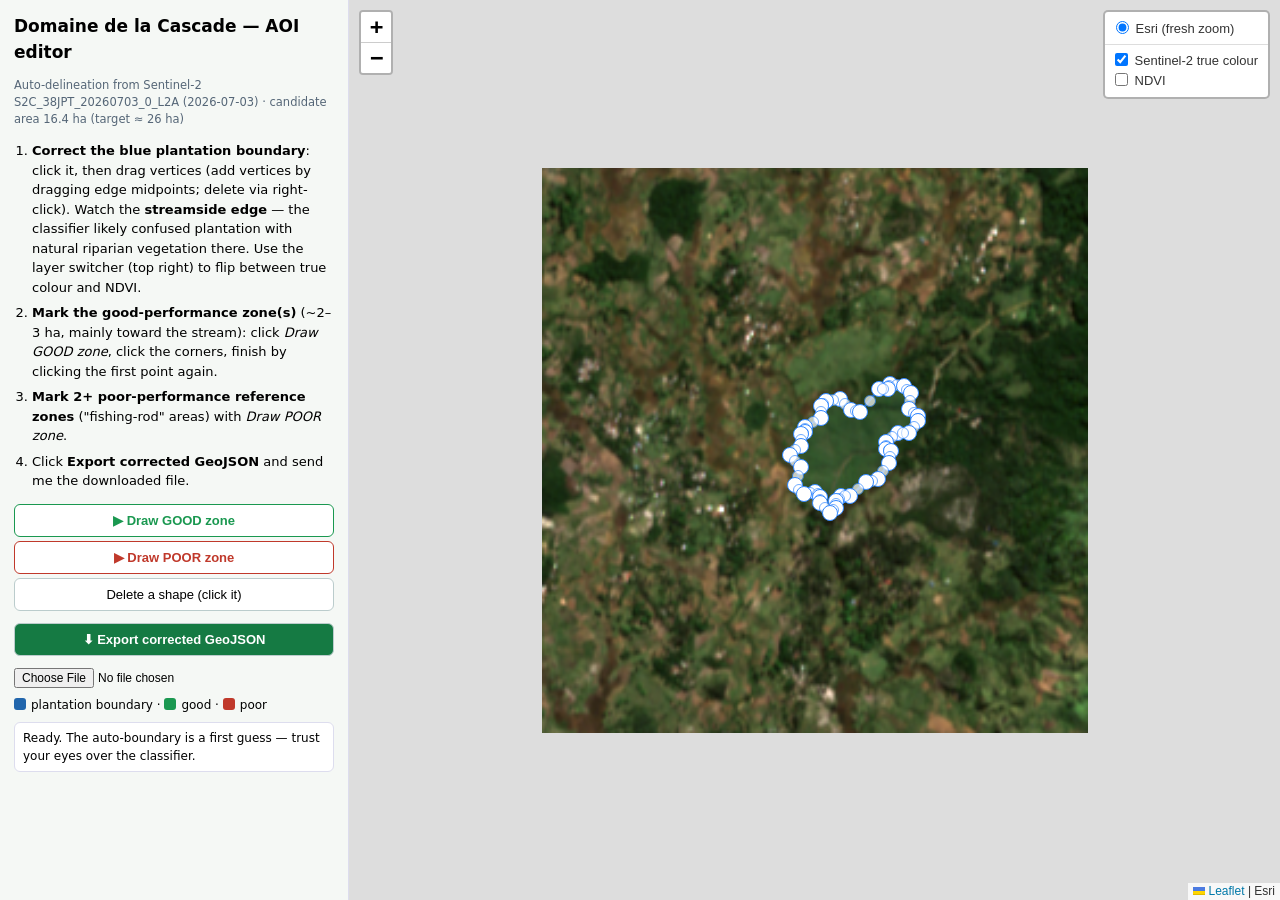
==== docs/plantation-aoi-editor.html @ 429e4f4e "Publish plantation AOI editor as unlinked page on the Pages site Co-Authored-By: Claude Fable 5 <nor" ====
<!DOCTYPE html>
<html lang="en">
<head>
<meta charset="utf-8">
<meta name="viewport" content="width=device-width, initial-scale=1">
<title>Cascade Plantation AOI Editor</title>
<link rel="stylesheet" href="vendor/leaflet.css">
<link rel="stylesheet" href="vendor/leaflet-geoman.css">
<style>
  body { margin: 0; font: 14px/1.5 system-ui, sans-serif; display: flex; height: 100vh; }
  #side { width: 320px; padding: 14px; overflow-y: auto; background: #f5f8f5; border-right: 1px solid #dde; }
  #map { flex: 1; }
  h1 { font-size: 17px; margin: 0 0 4px; }
  .meta { font-size: 11.5px; color: #567; margin-bottom: 10px; }
  ol { padding-left: 18px; font-size: 13px; }
  li { margin: 6px 0; }
  button { display: block; width: 100%; margin: 4px 0; padding: 8px; border-radius: 6px; border: 1px solid #bcc; cursor: pointer; background: #fff; font-size: 13px; }
  button:hover { background: #eef4ee; }
  button.mode-active { outline: 2px solid #333; }
  #b-good { border-color: #1a9850; color: #1a9850; font-weight: 600; }
  #b-poor { border-color: #c0392b; color: #c0392b; font-weight: 600; }
  #b-export { background: #157a43; color: #fff; font-weight: 700; margin-top: 12px; }
  .legend { font-size: 12px; margin: 8px 0; }
  .sw { display: inline-block; width: 12px; height: 12px; border-radius: 3px; vertical-align: -1px; margin-right: 5px; }
  #status { font-size: 12px; background: #fff; border: 1px solid #dde; border-radius: 6px; padding: 6px 8px; margin-top: 8px; min-height: 30px; }
</style>
</head>
<body>
<div id="side">
  <h1>Domaine de la Cascade — AOI editor</h1>
  <p class="meta">Auto-delineation from Sentinel-2 S2C_38JPT_20260703_0_L2A (2026-07-03) · candidate area 16.4 ha (target ≈ 26 ha)</p>
  <ol>
    <li><b>Correct the blue plantation boundary</b>: click it, then drag vertices (add vertices by dragging edge midpoints; delete via right-click). Watch the <b>streamside edge</b> — the classifier likely confused plantation with natural riparian vegetation there. Use the layer switcher (top right) to flip between true colour and NDVI.</li>
    <li><b>Mark the good-performance zone(s)</b> (~2–3 ha, mainly toward the stream): click <i>Draw GOOD zone</i>, click the corners, finish by clicking the first point again.</li>
    <li><b>Mark 2+ poor-performance reference zones</b> ("fishing-rod" areas) with <i>Draw POOR zone</i>.</li>
    <li>Click <b>Export corrected GeoJSON</b> and send me the downloaded file.</li>
  </ol>
  <button id="b-good">▶ Draw GOOD zone</button>
  <button id="b-poor">▶ Draw POOR zone</button>
  <button id="b-del">Delete a shape (click it)</button>
  <button id="b-export">⬇ Export corrected GeoJSON</button>
  <input type="file" id="b-import" accept=".geojson,.json" style="margin-top:8px; font-size:12px">
  <div class="legend">
    <span class="sw" style="background:#2166ac"></span>plantation boundary ·
    <span class="sw" style="background:#1a9850"></span>good ·
    <span class="sw" style="background:#c0392b"></span>poor
  </div>
  <div id="status">Ready. The auto-boundary is a first guess — trust your eyes over the classifier.</div>
</div>
<div id="map"></div>
<script src="vendor/leaflet.js"></script>
<script src="vendor/leaflet-geoman.min.js"></script>
<script>
const AUTO = {"type": "FeatureCollection", "features": [{"type": "Feature", "properties": {"role": "plantation", "auto": 1}, "geometry": {"type": "Polygon", "coordinates": [[[46.915229, -24.991431], [46.915133, -24.991612], [46.914737, -24.991618], [46.913958, -24.99253], [46.913561, -24.992445], [46.913059, -24.992], [46.912466, -24.992098], [46.912271, -24.992281], [46.912278, -24.992733], [46.91159, -24.993102], [46.911593, -24.993283], [46.911396, -24.993376], [46.911403, -24.993827], [46.910913, -24.994195], [46.911416, -24.994639], [46.91113, -24.995365], [46.911531, -24.995721], [46.912025, -24.995625], [46.912226, -24.995803], [46.91223, -24.996073], [46.912632, -24.996429], [46.912926, -24.996245], [46.912922, -24.995974], [46.913117, -24.995791], [46.913514, -24.995786], [46.914198, -24.995236], [46.914692, -24.995139], [46.915178, -24.994501], [46.91527, -24.994048], [46.91507, -24.993961], [46.915066, -24.99369], [46.915556, -24.993322], [46.916051, -24.993316], [46.91644, -24.99286], [46.916437, -24.992679], [46.916037, -24.992413], [46.916126, -24.99178], [46.915825, -24.991513], [46.915229, -24.991431]]]}}], "_scene": "S2C_38JPT_20260703_0_L2A", "_auto_ha": 16.4};
const IMG_BOUNDS = [[-25.004983627794683, 46.90028200301773], [-24.9830155572138, 46.923715916114325]];
const map = L.map('map').setView([-24.994, 46.912], 15);
const esri = L.tileLayer('https://server.arcgisonline.com/ArcGIS/rest/services/World_Imagery/MapServer/tile/{z}/{y}/{x}', {maxZoom: 19, attribution: 'Esri'});
const tc = L.imageOverlay('[data-uri]', IMG_BOUNDS, {opacity: 1});
const nd = L.imageOverlay('[data-uri]', IMG_BOUNDS, {opacity: 0.85});
esri.addTo(map); tc.addTo(map);
L.control.layers({'Esri (fresh zoom)': esri}, {'Sentinel-2 true colour': tc, 'NDVI': nd}, {collapsed: false}).addTo(map);

const STYLE = {
  plantation: {color: '#2166ac', weight: 2.5, fillOpacity: 0.06},
  good: {color: '#1a9850', weight: 2.5, fillOpacity: 0.2},
  poor: {color: '#c0392b', weight: 2.5, fillOpacity: 0.2},
};
const shapes = [];
function addFeature(f) {
  const role = f.properties?.role || 'plantation';
  const layer = L.geoJSON(f, {style: STYLE[role]}).getLayers()[0];
  layer._role = role;
  layer.addTo(map);
  layer.pm.enable({allowSelfIntersection: false});
  shapes.push(layer);
  return layer;
}
AUTO.features.forEach(addFeature);

let drawRole = null;
const status = t => document.getElementById('status').textContent = t;
function setMode(role, btn) {
  drawRole = role;
  document.querySelectorAll('button').forEach(b => b.classList.remove('mode-active'));
  if (role) { btn.classList.add('mode-active');
    map.pm.enableDraw('Polygon', {pathOptions: STYLE[role], allowSelfIntersection: false});
    status(`Drawing ${role.toUpperCase()} zone — click corners, close by clicking the first point.`);
  } else { map.pm.disableDraw(); }
}
document.getElementById('b-good').onclick = e => setMode('good', e.target);
document.getElementById('b-poor').onclick = e => setMode('poor', e.target);
map.on('pm:create', e => {
  e.layer._role = drawRole || 'plantation';
  e.layer.setStyle(STYLE[e.layer._role]);
  e.layer.pm.enable({allowSelfIntersection: false});
  shapes.push(e.layer);
  setMode(null); status(`${e.layer._role} zone added. ${shapes.length} shapes total.`);
});
document.getElementById('b-del').onclick = () => {
  status('Click a shape to delete it.');
  const h = ev => { map.removeLayer(ev.target); shapes.splice(shapes.indexOf(ev.target), 1);
    shapes.forEach(s => s.off('click', h)); status('Deleted.'); };
  shapes.forEach(s => s.once('click', h));
};
document.getElementById('b-export').onclick = () => {
  const fc = {type: 'FeatureCollection',
    _note: 'Corrected by hand in aoi_editor.html; roles: plantation | good | poor',
    features: shapes.filter(s => map.hasLayer(s)).map(s => {
      const gj = s.toGeoJSON();
      gj.properties = {role: s._role};
      return gj;
    })};
  const a = document.createElement('a');
  a.href = URL.createObjectURL(new Blob([JSON.stringify(fc, null, 1)], {type: 'application/geo+json'}));
  a.download = 'plantation_zones_corrected.geojson';
  a.click();
  status('Exported plantation_zones_corrected.geojson — send me that file.');
};
document.getElementById('b-import').onchange = async e => {
  const f = e.target.files[0]; if (!f) return;
  const gj = JSON.parse(await f.text());
  shapes.slice().forEach(s => map.removeLayer(s)); shapes.length = 0;
  gj.features.forEach(addFeature);
  status(`Loaded ${gj.features.length} shapes from ${f.name}.`);
};
</script>
</body>
</html>
---- docs/vendor/leaflet.css ----
/* required styles */

.leaflet-pane,
.leaflet-tile,
.leaflet-marker-icon,
.leaflet-marker-shadow,
.leaflet-tile-container,
.leaflet-pane > svg,
.leaflet-pane > canvas,
.leaflet-zoom-box,
.leaflet-image-layer,
.leaflet-layer {
	position: absolute;
	left: 0;
	top: 0;
	}
.leaflet-container {
	overflow: hidden;
	}
.leaflet-tile,
.leaflet-marker-icon,
.leaflet-marker-shadow {
	-webkit-user-select: none;
	   -moz-user-select: none;
	        user-select: none;
	  -webkit-user-drag: none;
	}
/* Prevents IE11 from highlighting tiles in blue */
.leaflet-tile::selection {
	background: transparent;
}
/* Safari renders non-retina tile on retina better with this, but Chrome is worse */
.leaflet-safari .leaflet-tile {
	image-rendering: -webkit-optimize-contrast;
	}
/* hack that prevents hw layers "stretching" when loading new tiles */
.leaflet-safari .leaflet-tile-container {
	width: 1600px;
	height: 1600px;
	-webkit-transform-origin: 0 0;
	}
.leaflet-marker-icon,
.leaflet-marker-shadow {
	display: block;
	}
/* .leaflet-container svg: reset svg max-width decleration shipped in Joomla! (joomla.org) 3.x */
/* .leaflet-container img: map is broken in FF if you have max-width: 100% on tiles */
.leaflet-container .leaflet-overlay-pane svg {
	max-width: none !important;
	max-height: none !important;
	}
.leaflet-container .leaflet-marker-pane img,
.leaflet-container .leaflet-shadow-pane img,
.leaflet-container .leaflet-tile-pane img,
.leaflet-container img.leaflet-image-layer,
.leaflet-container .leaflet-tile {
	max-width: none !important;
	max-height: none !important;
	width: auto;
	padding: 0;
	}

.leaflet-container img.leaflet-tile {
	/* See: https://bugs.chromium.org/p/chromium/issues/detail?id=600120 */
	mix-blend-mode: plus-lighter;
}

.leaflet-container.leaflet-touch-zoom {
	-ms-touch-action: pan-x pan-y;
	touch-action: pan-x pan-y;
	}
.leaflet-container.leaflet-touch-drag {
	-ms-touch-action: pinch-zoom;
	/* Fallback for FF which doesn't support pinch-zoom */
	touch-action: none;
	touch-action: pinch-zoom;
}
.leaflet-container.leaflet-touch-drag.leaflet-touch-zoom {
	-ms-touch-action: none;
	touch-action: none;
}
.leaflet-container {
	-webkit-tap-highlight-color: transparent;
}
.leaflet-container a {
	-webkit-tap-highlight-color: rgba(51, 181, 229, 0.4);
}
.leaflet-tile {
	filter: inherit;
	visibility: hidden;
	}
.leaflet-tile-loaded {
	visibility: inherit;
	}
.leaflet-zoom-box {
	width: 0;
	height: 0;
	-moz-box-sizing: border-box;
	     box-sizing: border-box;
	z-index: 800;
	}
/* workaround for https://bugzilla.mozilla.org/show_bug.cgi?id=888319 */
.leaflet-overlay-pane svg {
	-moz-user-select: none;
	}

.leaflet-pane         { z-index: 400; }

.leaflet-tile-pane    { z-index: 200; }
.leaflet-overlay-pane { z-index: 400; }
.leaflet-shadow-pane  { z-index: 500; }
.leaflet-marker-pane  { z-index: 600; }
.leaflet-tooltip-pane   { z-index: 650; }
.leaflet-popup-pane   { z-index: 700; }

.leaflet-map-pane canvas { z-index: 100; }
.leaflet-map-pane svg    { z-index: 200; }

.leaflet-vml-shape {
	width: 1px;
	height: 1px;
	}
.lvml {
	behavior: url(#default#VML);
	display: inline-block;
	position: absolute;
	}


/* control positioning */

.leaflet-control {
	position: relative;
	z-index: 800;
	pointer-events: visiblePainted; /* IE 9-10 doesn't have auto */
	pointer-events: auto;
	}
.leaflet-top,
.leaflet-bottom {
	position: absolute;
	z-index: 1000;
	pointer-events: none;
	}
.leaflet-top {
	top: 0;
	}
.leaflet-right {
	right: 0;
	}
.leaflet-bottom {
	bottom: 0;
	}
.leaflet-left {
	left: 0;
	}
.leaflet-control {
	float: left;
	clear: both;
	}
.leaflet-right .leaflet-control {
	float: right;
	}
.leaflet-top .leaflet-control {
	margin-top: 10px;
	}
.leaflet-bottom .leaflet-control {
	margin-bottom: 10px;
	}
.leaflet-left .leaflet-control {
	margin-left: 10px;
	}
.leaflet-right .leaflet-control {
	margin-right: 10px;
	}


/* zoom and fade animations */

.leaflet-fade-anim .leaflet-popup {
	opacity: 0;
	-webkit-transition: opacity 0.2s linear;
	   -moz-transition: opacity 0.2s linear;
	        transition: opacity 0.2s linear;
	}
.leaflet-fade-anim .leaflet-map-pane .leaflet-popup {
	opacity: 1;
	}
.leaflet-zoom-animated {
	-webkit-transform-origin: 0 0;
	    -ms-transform-origin: 0 0;
	        transform-origin: 0 0;
	}
svg.leaflet-zoom-animated {
	will-change: transform;
}

.leaflet-zoom-anim .leaflet-zoom-animated {
	-webkit-transition: -webkit-transform 0.25s cubic-bezier(0,0,0.25,1);
	   -moz-transition:    -moz-transform 0.25s cubic-bezier(0,0,0.25,1);
	        transition:         transform 0.25s cubic-bezier(0,0,0.25,1);
	}
.leaflet-zoom-anim .leaflet-tile,
.leaflet-pan-anim .leaflet-tile {
	-webkit-transition: none;
	   -moz-transition: none;
	        transition: none;
	}

.leaflet-zoom-anim .leaflet-zoom-hide {
	visibility: hidden;
	}


/* cursors */

.leaflet-interactive {
	cursor: pointer;
	}
.leaflet-grab {
	cursor: -webkit-grab;
	cursor:    -moz-grab;
	cursor:         grab;
	}
.leaflet-crosshair,
.leaflet-crosshair .leaflet-interactive {
	cursor: crosshair;
	}
.leaflet-popup-pane,
.leaflet-control {
	cursor: auto;
	}
.leaflet-dragging .leaflet-grab,
.leaflet-dragging .leaflet-grab .leaflet-interactive,
.leaflet-dragging .leaflet-marker-draggable {
	cursor: move;
	cursor: -webkit-grabbing;
	cursor:    -moz-grabbing;
	cursor:         grabbing;
	}

/* marker & overlays interactivity */
.leaflet-marker-icon,
.leaflet-marker-shadow,
.leaflet-image-layer,
.leaflet-pane > svg path,
.leaflet-tile-container {
	pointer-events: none;
	}

.leaflet-marker-icon.leaflet-interactive,
.leaflet-image-layer.leaflet-interactive,
.leaflet-pane > svg path.leaflet-interactive,
svg.leaflet-image-layer.leaflet-interactive path {
	pointer-events: visiblePainted; /* IE 9-10 doesn't have auto */
	pointer-events: auto;
	}

/* visual tweaks */

.leaflet-container {
	background: #ddd;
	outline-offset: 1px;
	}
.leaflet-container a {
	color: #0078A8;
	}
.leaflet-zoom-box {
	border: 2px dotted #38f;
	background: rgba(255,255,255,0.5);
	}


/* general typography */
.leaflet-container {
	font-family: "Helvetica Neue", Arial, Helvetica, sans-serif;
	font-size: 12px;
	font-size: 0.75rem;
	line-height: 1.5;
	}


/* general toolbar styles */

.leaflet-bar {
	box-shadow: 0 1px 5px rgba(0,0,0,0.65);
	border-radius: 4px;
	}
.leaflet-bar a {
	background-color: #fff;
	border-bottom: 1px solid #ccc;
	width: 26px;
	height: 26px;
	line-height: 26px;
	display: block;
	text-align: center;
	text-decoration: none;
	color: black;
	}
.leaflet-bar a,
.leaflet-control-layers-toggle {
	background-position: 50% 50%;
	background-repeat: no-repeat;
	display: block;
	}
.leaflet-bar a:hover,
.leaflet-bar a:focus {
	background-color: #f4f4f4;
	}
.leaflet-bar a:first-child {
	border-top-left-radius: 4px;
	border-top-right-radius: 4px;
	}
.leaflet-bar a:last-child {
	border-bottom-left-radius: 4px;
	border-bottom-right-radius: 4px;
	border-bottom: none;
	}
.leaflet-bar a.leaflet-disabled {
	cursor: default;
	background-color: #f4f4f4;
	color: #bbb;
	}

.leaflet-touch .leaflet-bar a {
	width: 30px;
	height: 30px;
	line-height: 30px;
	}
.leaflet-touch .leaflet-bar a:first-child {
	border-top-left-radius: 2px;
	border-top-right-radius: 2px;
	}
.leaflet-touch .leaflet-bar a:last-child {
	border-bottom-left-radius: 2px;
	border-bottom-right-radius: 2px;
	}

/* zoom control */

.leaflet-control-zoom-in,
.leaflet-control-zoom-out {
	font: bold 18px 'Lucida Console', Monaco, monospace;
	text-indent: 1px;
	}

.leaflet-touch .leaflet-control-zoom-in, .leaflet-touch .leaflet-control-zoom-out  {
	font-size: 22px;
	}


/* layers control */

.leaflet-control-layers {
	box-shadow: 0 1px 5px rgba(0,0,0,0.4);
	background: #fff;
	border-radius: 5px;
	}
.leaflet-control-layers-toggle {
	background-image: url(images/layers.png);
	width: 36px;
	height: 36px;
	}
.leaflet-retina .leaflet-control-layers-toggle {
	background-image: url(images/layers-2x.png);
	background-size: 26px 26px;
	}
.leaflet-touch .leaflet-control-layers-toggle {
	width: 44px;
	height: 44px;
	}
.leaflet-control-layers .leaflet-control-layers-list,
.leaflet-control-layers-expanded .leaflet-control-layers-toggle {
	display: none;
	}
.leaflet-control-layers-expanded .leaflet-control-layers-list {
	display: block;
	position: relative;
	}
.leaflet-control-layers-expanded {
	padding: 6px 10px 6px 6px;
	color: #333;
	background: #fff;
	}
.leaflet-control-layers-scrollbar {
	overflow-y: scroll;
	overflow-x: hidden;
	padding-right: 5px;
	}
.leaflet-control-layers-selector {
	margin-top: 2px;
	position: relative;
	top: 1px;
	}
.leaflet-control-layers label {
	display: block;
	font-size: 13px;
	font-size: 1.08333em;
	}
.leaflet-control-layers-separator {
	height: 0;
	border-top: 1px solid #ddd;
	margin: 5px -10px 5px -6px;
	}

/* Default icon URLs */
.leaflet-default-icon-path { /* used only in path-guessing heuristic, see L.Icon.Default */
	background-image: url(images/marker-icon.png);
	}


/* attribution and scale controls */

.leaflet-container .leaflet-control-attribution {
	background: #fff;
	background: rgba(255, 255, 255, 0.8);
	margin: 0;
	}
.leaflet-control-attribution,
.leaflet-control-scale-line {
	padding: 0 5px;
	color: #333;
	line-height: 1.4;
	}
.leaflet-control-attribution a {
	text-decoration: none;
	}
.leaflet-control-attribution a:hover,
.leaflet-control-attribution a:focus {
	text-decoration: underline;
	}
.leaflet-attribution-flag {
	display: inline !important;
	vertical-align: baseline !important;
	width: 1em;
	height: 0.6669em;
	}
.leaflet-left .leaflet-control-scale {
	margin-left: 5px;
	}
.leaflet-bottom .leaflet-control-scale {
	margin-bottom: 5px;
	}
.leaflet-control-scale-line {
	border: 2px solid #777;
	border-top: none;
	line-height: 1.1;
	padding: 2px 5px 1px;
	white-space: nowrap;
	-moz-box-sizing: border-box;
	     box-sizing: border-box;
	background: rgba(255, 255, 255, 0.8);
	text-shadow: 1px 1px #fff;
	}
.leaflet-control-scale-line:not(:first-child) {
	border-top: 2px solid #777;
	border-bottom: none;
	margin-top: -2px;
	}
.leaflet-control-scale-line:not(:first-child):not(:last-child) {
	border-bottom: 2px solid #777;
	}

.leaflet-touch .leaflet-control-attribution,
.leaflet-touch .leaflet-control-layers,
.leaflet-touch .leaflet-bar {
	box-shadow: none;
	}
.leaflet-touch .leaflet-control-layers,
.leaflet-touch .leaflet-bar {
	border: 2px solid rgba(0,0,0,0.2);
	background-clip: padding-box;
	}


/* popup */

.leaflet-popup {
	position: absolute;
	text-align: center;
	margin-bottom: 20px;
	}
.leaflet-popup-content-wrapper {
	padding: 1px;
	text-align: left;
	border-radius: 12px;
	}
.leaflet-popup-content {
	margin: 13px 24px 13px 20px;
	line-height: 1.3;
	font-size: 13px;
	font-size: 1.08333em;
	min-height: 1px;
	}
.leaflet-popup-content p {
	margin: 17px 0;
	margin: 1.3em 0;
	}
.leaflet-popup-tip-container {
	width: 40px;
	height: 20px;
	position: absolute;
	left: 50%;
	margin-top: -1px;
	margin-left: -20px;
	overflow: hidden;
	pointer-events: none;
	}
.leaflet-popup-tip {
	width: 17px;
	height: 17px;
	padding: 1px;

	margin: -10px auto 0;
	pointer-events: auto;

	-webkit-transform: rotate(45deg);
	   -moz-transform: rotate(45deg);
	    -ms-transform: rotate(45deg);
	        transform: rotate(45deg);
	}
.leaflet-popup-content-wrapper,
.leaflet-popup-tip {
	background: white;
	color: #333;
	box-shadow: 0 3px 14px rgba(0,0,0,0.4);
	}
.leaflet-container a.leaflet-popup-close-button {
	position: absolute;
	top: 0;
	right: 0;
	border: none;
	text-align: center;
	width: 24px;
	height: 24px;
	font: 16px/24px Tahoma, Verdana, sans-serif;
	color: #757575;
	text-decoration: none;
	background: transparent;
	}
.leaflet-container a.leaflet-popup-close-button:hover,
.leaflet-container a.leaflet-popup-close-button:focus {
	color: #585858;
	}
.leaflet-popup-scrolled {
	overflow: auto;
	}

.leaflet-oldie .leaflet-popup-content-wrapper {
	-ms-zoom: 1;
	}
.leaflet-oldie .leaflet-popup-tip {
	width: 24px;
	margin: 0 auto;

	-ms-filter: "progid:DXImageTransform.Microsoft.Matrix(M11=0.70710678, M12=0.70710678, M21=-0.70710678, M22=0.70710678)";
	filter: progid:DXImageTransform.Microsoft.Matrix(M11=0.70710678, M12=0.70710678, M21=-0.70710678, M22=0.70710678);
	}

.leaflet-oldie .leaflet-control-zoom,
.leaflet-oldie .leaflet-control-layers,
.leaflet-oldie .leaflet-popup-content-wrapper,
.leaflet-oldie .leaflet-popup-tip {
	border: 1px solid #999;
	}


/* div icon */

.leaflet-div-icon {
	background: #fff;
	border: 1px solid #666;
	}


/* Tooltip */
/* Base styles for the element that has a tooltip */
.leaflet-tooltip {
	position: absolute;
	padding: 6px;
	background-color: #fff;
	border: 1px solid #fff;
	border-radius: 3px;
	color: #222;
	white-space: nowrap;
	-webkit-user-select: none;
	-moz-user-select: none;
	-ms-user-select: none;
	user-select: none;
	pointer-events: none;
	box-shadow: 0 1px 3px rgba(0,0,0,0.4);
	}
.leaflet-tooltip.leaflet-interactive {
	cursor: pointer;
	pointer-events: auto;
	}
.leaflet-tooltip-top:before,
.leaflet-tooltip-bottom:before,
.leaflet-tooltip-left:before,
.leaflet-tooltip-right:before {
	position: absolute;
	pointer-events: none;
	border: 6px solid transparent;
	background: transparent;
	content: "";
	}

/* Directions */

.leaflet-tooltip-bottom {
	margin-top: 6px;
}
.leaflet-tooltip-top {
	margin-top: -6px;
}
.leaflet-tooltip-bottom:before,
.leaflet-tooltip-top:before {
	left: 50%;
	margin-left: -6px;
	}
.leaflet-tooltip-top:before {
	bottom: 0;
	margin-bottom: -12px;
	border-top-color: #fff;
	}
.leaflet-tooltip-bottom:before {
	top: 0;
	margin-top: -12px;
	margin-left: -6px;
	border-bottom-color: #fff;
	}
.leaflet-tooltip-left {
	margin-left: -6px;
}
.leaflet-tooltip-right {
	margin-left: 6px;
}
.leaflet-tooltip-left:before,
.leaflet-tooltip-right:before {
	top: 50%;
	margin-top: -6px;
	}
.leaflet-tooltip-left:before {
	right: 0;
	margin-right: -12px;
	border-left-color: #fff;
	}
.leaflet-tooltip-right:before {
	left: 0;
	margin-left: -12px;
	border-right-color: #fff;
	}

/* Printing */

@media print {
	/* Prevent printers from removing background-images of controls. */
	.leaflet-control {
		-webkit-print-color-adjust: exact;
		print-color-adjust: exact;
		}
	}
---- docs/vendor/leaflet-geoman.css ----
.marker-icon{background-color:#fff;border:1px solid #3388ff;border-radius:50%;margin:-8px 0 0 -8px!important;width:14px!important;height:14px!important;outline:0;transition:opacity ease .3s}.marker-icon-middle{opacity:.7;margin:-6px 0 0 -6px!important;width:10px!important;height:10px!important}.leaflet-pm-draggable{cursor:move!important}.cursor-marker{cursor:crosshair;pointer-events:none;opacity:0}.cursor-marker.visible{opacity:1!important}.geoman-draw-cursor{cursor:crosshair}.rect-style-marker,.rect-start-marker{opacity:0}.rect-style-marker.visible,.rect-start-marker.visible{opacity:1!important}.vertexmarker-disabled{opacity:.7}.pm-text-marker{width:0;height:0}.pm-textarea{background-color:#fff;color:#000;resize:none;border:none;outline:0;cursor:pointer;border-radius:3px;padding-left:7px;padding-bottom:0;padding-top:4px}.leaflet-pm-draggable .pm-textarea{cursor:move}.pm-textarea:focus,.pm-textarea:focus-within,.pm-textarea:focus-visible,.pm-textarea:active{border:2px solid #000;outline:0}.pm-textarea.pm-disabled{border:none;user-select:none}.pm-textarea.pm-hasfocus{cursor:auto}.leaflet-pm-toolbar .leaflet-buttons-control-button{padding:5px;box-sizing:border-box;position:relative;z-index:3}.leaflet-pm-toolbar .leaflet-pm-actions-container a.leaflet-pm-action:first-child:not(.pos-right),.leaflet-pm-toolbar .leaflet-pm-actions-container a.leaflet-pm-action:last-child.pos-right{border-radius:0}.leaflet-pm-toolbar .button-container a.leaflet-buttons-control-button{border-radius:0}.leaflet-pm-toolbar .button-container:last-child a.leaflet-buttons-control-button{border-radius:0 0 2px 2px}.leaflet-pm-toolbar .button-container:first-child a.leaflet-buttons-control-button{border-radius:2px 2px 0 0}.leaflet-pm-toolbar .button-container:last-child a.leaflet-buttons-control-button{border-bottom:none}.leaflet-pm-toolbar .control-fa-icon{font-size:19px;line-height:24px}.leaflet-pm-toolbar .control-icon{width:100%;height:100%;box-sizing:border-box;background-size:contain;background-repeat:no-repeat;background-position:center center}.leaflet-pm-toolbar .leaflet-pm-icon-marker{background-image:url('data:image/svg+xml,<?xml version="1.0" encoding="UTF-8"?>%0A<svg width="24px" height="24px" viewBox="0 0 24 24" version="1.1" xmlns="http://www.w3.org/2000/svg" xmlns:xlink="http://www.w3.org/1999/xlink">%0A    <!-- Generator: Sketch 52.5 (67469) - http://www.bohemiancoding.com/sketch -->%0A    <title>Atoms/Icons/Tools/Marker</title>%0A    <desc>Created with Sketch.</desc>%0A    <defs>%0A        <path d="M15.5,24.8782959 C15.2909201,24.8772219 15.1744857,24.8467817 14.6590866,24.2354163 C10.2196955,19.4118054 8,15.5014392 8,12.5043177 C8,8.35979746 11.3578644,5 15.5,5 C19.6421356,5 23,8.35979746 23,12.5043177 C23,17 18.2878217,21.9268378 16.3336601,24.2440186 C15.8224622,24.8501802 15.7090799,24.8793699 15.5,24.8782959 Z M15.5,15.5326948 C17.275201,15.5326948 18.7142857,14.1180004 18.7142857,12.3728864 C18.7142857,10.6277723 17.275201,9.21307792 15.5,9.21307792 C13.724799,9.21307792 12.2857143,10.6277723 12.2857143,12.3728864 C12.2857143,14.1180004 13.724799,15.5326948 15.5,15.5326948 Z" id="path-1"></path>%0A    </defs>%0A    <g id="Symbols" stroke="none" stroke-width="1" fill="none" fill-rule="evenodd">%0A        <g id="Atoms/Icons/Tools/Marker" transform="translate(-3.000000, -3.000000)">%0A            <mask id="mask-2" fill="white">%0A                <use xlink:href="%23path-1"></use>%0A            </mask>%0A            <use id="Mask" fill="%235B5B5B" fill-rule="nonzero" xlink:href="%23path-1"></use>%0A        </g>%0A    </g>%0A</svg>')}.leaflet-pm-toolbar .leaflet-pm-icon-polygon{background-image:url('data:image/svg+xml,<svg xmlns="http://www.w3.org/2000/svg" xmlns:xlink="http://www.w3.org/1999/xlink" width="24" height="24" viewBox="0 0 24 24">%0A  <defs>%0A    <path id="polygon-a" d="M19.4206892,9.16509725 C19.1523681,8.66992914 19,8.10275831 19,7.5 C19,5.56700338 20.5670034,4 22.5,4 C24.4329966,4 26,5.56700338 26,7.5 C26,9.26323595 24.6961471,10.7219407 23,10.9645556 L23,19.0354444 C24.6961471,19.2780593 26,20.736764 26,22.5 C26,24.4329966 24.4329966,26 22.5,26 C20.736764,26 19.2780593,24.6961471 19.0354444,23 L10.9645556,23 C10.7219407,24.6961471 9.26323595,26 7.5,26 C5.56700338,26 4,24.4329966 4,22.5 C4,20.5670034 5.56700338,19 7.5,19 C8.10275831,19 8.66992914,19.1523681 9.16509725,19.4206892 L19.4206892,9.16509725 Z M20.8349073,10.5793063 L10.5793108,20.8349027 C10.6086731,20.8890888 10.6366469,20.9441372 10.6631844,21 L19.3368156,21 C19.6825775,20.272154 20.272154,19.6825775 21,19.3368156 L21,10.6631844 C20.9441372,10.6366469 20.8890888,10.6086731 20.8349027,10.5793108 Z M22.5,9 C23.3284271,9 24,8.32842712 24,7.5 C24,6.67157288 23.3284271,6 22.5,6 C21.6715729,6 21,6.67157288 21,7.5 C21,8.32842712 21.6715729,9 22.5,9 Z M22.5,24 C23.3284271,24 24,23.3284271 24,22.5 C24,21.6715729 23.3284271,21 22.5,21 C21.6715729,21 21,21.6715729 21,22.5 C21,23.3284271 21.6715729,24 22.5,24 Z M7.5,24 C8.32842712,24 9,23.3284271 9,22.5 C9,21.6715729 8.32842712,21 7.5,21 C6.67157288,21 6,21.6715729 6,22.5 C6,23.3284271 6.67157288,24 7.5,24 Z"/>%0A  </defs>%0A  <g fill="none" fill-rule="evenodd" transform="translate(-3 -3)">%0A    <mask id="polygon-b" fill="%23fff">%0A      <use xlink:href="%23polygon-a"/>%0A    </mask>%0A    <use fill="%235B5B5B" fill-rule="nonzero" xlink:href="%23polygon-a"/>%0A    <g fill="%235B5B5B" mask="url(%23polygon-b)">%0A      <rect width="30" height="30"/>%0A    </g>%0A  </g>%0A</svg>%0A')}.leaflet-pm-toolbar .leaflet-pm-icon-polyline{background-image:url('data:image/svg+xml,<svg xmlns="http://www.w3.org/2000/svg" xmlns:xlink="http://www.w3.org/1999/xlink" width="24" height="24" viewBox="0 0 24 24">%0A  <defs>%0A    <path id="line-a" d="M9.16509725,19.4206892 L18.4206892,10.1650973 C18.1523681,9.66992914 18,9.10275831 18,8.5 C18,6.56700338 19.5670034,5 21.5,5 C23.4329966,5 25,6.56700338 25,8.5 C25,10.4329966 23.4329966,12 21.5,12 C20.8972417,12 20.3300709,11.8476319 19.8349027,11.5793108 L10.5793108,20.8349027 C10.8476319,21.3300709 11,21.8972417 11,22.5 C11,24.4329966 9.43299662,26 7.5,26 C5.56700338,26 4,24.4329966 4,22.5 C4,20.5670034 5.56700338,19 7.5,19 C8.10275831,19 8.66992914,19.1523681 9.16509725,19.4206892 Z M21.5,10 C22.3284271,10 23,9.32842712 23,8.5 C23,7.67157288 22.3284271,7 21.5,7 C20.6715729,7 20,7.67157288 20,8.5 C20,9.32842712 20.6715729,10 21.5,10 Z M7.5,24 C8.32842712,24 9,23.3284271 9,22.5 C9,21.6715729 8.32842712,21 7.5,21 C6.67157288,21 6,21.6715729 6,22.5 C6,23.3284271 6.67157288,24 7.5,24 Z"/>%0A  </defs>%0A  <g fill="none" fill-rule="evenodd" transform="translate(-3 -3)">%0A    <mask id="line-b" fill="%23fff">%0A      <use xlink:href="%23line-a"/>%0A    </mask>%0A    <use fill="%235B5B5B" fill-rule="nonzero" xlink:href="%23line-a"/>%0A    <g fill="%235B5B5B" mask="url(%23line-b)">%0A      <rect width="30" height="30"/>%0A    </g>%0A  </g>%0A</svg>%0A')}.leaflet-pm-toolbar .leaflet-pm-icon-circle{background-image:url('data:image/svg+xml,<?xml version="1.0" encoding="UTF-8"?>%0A<svg width="24px" height="24px" viewBox="0 0 24 24" version="1.1" xmlns="http://www.w3.org/2000/svg" xmlns:xlink="http://www.w3.org/1999/xlink">%0A    <!-- Generator: Sketch 52.5 (67469) - http://www.bohemiancoding.com/sketch -->%0A    <title>Atoms/Icons/Tools/Circle</title>%0A    <desc>Created with Sketch.</desc>%0A    <defs>%0A        <path d="M18.2897751,6.78602275 C18.8924131,6.29464981 19.661797,6 20.5,6 C22.4329966,6 24,7.56700338 24,9.5 C24,10.338203 23.7053502,11.1075869 23.2139772,11.7102249 C23.719599,12.8712053 24,14.1528571 24,15.5 C24,20.7467051 19.7467051,25 14.5,25 C9.25329488,25 5,20.7467051 5,15.5 C5,10.2532949 9.25329488,6 14.5,6 C15.8471429,6 17.1287947,6.28040098 18.2897751,6.78602275 Z M17.1504228,8.4817586 C16.3263581,8.17039236 15.4330777,8 14.5,8 C10.3578644,8 7,11.3578644 7,15.5 C7,19.6421356 10.3578644,23 14.5,23 C18.6421356,23 22,19.6421356 22,15.5 C22,14.5669223 21.8296076,13.6736419 21.5182414,12.8495772 C21.1960383,12.9473968 20.8541622,13 20.5,13 C18.5670034,13 17,11.4329966 17,9.5 C17,9.14583778 17.0526032,8.80396169 17.1504228,8.4817586 Z M14.5,17 C13.6715729,17 13,16.3284271 13,15.5 C13,14.6715729 13.6715729,14 14.5,14 C15.3284271,14 16,14.6715729 16,15.5 C16,16.3284271 15.3284271,17 14.5,17 Z M20.5,11 C21.3284271,11 22,10.3284271 22,9.5 C22,8.67157288 21.3284271,8 20.5,8 C19.6715729,8 19,8.67157288 19,9.5 C19,10.3284271 19.6715729,11 20.5,11 Z" id="path-1"></path>%0A    </defs>%0A    <g id="Symbols" stroke="none" stroke-width="1" fill="none" fill-rule="evenodd">%0A        <g id="Atoms/Icons/Tools/Circle" transform="translate(-3.000000, -3.000000)">%0A            <mask id="mask-2" fill="white">%0A                <use xlink:href="%23path-1"></use>%0A            </mask>%0A            <use id="Mask" fill="%235B5B5B" fill-rule="nonzero" xlink:href="%23path-1"></use>%0A            <g id="Atoms/Color/Grey" mask="url(%23mask-2)" fill="%235B5B5B">%0A                <rect id="Rectangle" x="0" y="0" width="30" height="30"></rect>%0A            </g>%0A        </g>%0A    </g>%0A</svg>')}.leaflet-pm-toolbar .leaflet-pm-icon-circle-marker{background-image:url('data:image/svg+xml,<?xml version="1.0" encoding="UTF-8"?>%0A%0A<svg viewBox="0 0 100 100" xmlns="http://www.w3.org/2000/svg" stroke="%235B5B5B" stroke-width="8"%0A     fill="none">%0A<circle cx="50" cy="50" r="35"/>%0A  <circle cx="50" cy="50" r="3" fill="%235B5B5B"/>%0A</svg>')}.leaflet-pm-toolbar .leaflet-pm-icon-rectangle{background-image:url('data:image/svg+xml,<svg xmlns="http://www.w3.org/2000/svg" xmlns:xlink="http://www.w3.org/1999/xlink" width="24" height="24" viewBox="0 0 24 24">%0A  <defs>%0A    <path id="rectangle-a" d="M23,10.9645556 L23,19.0354444 C24.6961471,19.2780593 26,20.736764 26,22.5 C26,24.4329966 24.4329966,26 22.5,26 C20.736764,26 19.2780593,24.6961471 19.0354444,23 L10.9645556,23 C10.7219407,24.6961471 9.26323595,26 7.5,26 C5.56700338,26 4,24.4329966 4,22.5 C4,20.736764 5.30385293,19.2780593 7,19.0354444 L7,10.9645556 C5.30385293,10.7219407 4,9.26323595 4,7.5 C4,5.56700338 5.56700338,4 7.5,4 C9.26323595,4 10.7219407,5.30385293 10.9645556,7 L19.0354444,7 C19.2780593,5.30385293 20.736764,4 22.5,4 C24.4329966,4 26,5.56700338 26,7.5 C26,9.26323595 24.6961471,10.7219407 23,10.9645556 Z M21,10.6631844 C20.272154,10.3174225 19.6825775,9.72784598 19.3368156,9 L10.6631844,9 C10.3174225,9.72784598 9.72784598,10.3174225 9,10.6631844 L9,19.3368156 C9.72784598,19.6825775 10.3174225,20.272154 10.6631844,21 L19.3368156,21 C19.6825775,20.272154 20.272154,19.6825775 21,19.3368156 L21,10.6631844 Z M7.5,9 C8.32842712,9 9,8.32842712 9,7.5 C9,6.67157288 8.32842712,6 7.5,6 C6.67157288,6 6,6.67157288 6,7.5 C6,8.32842712 6.67157288,9 7.5,9 Z M22.5,9 C23.3284271,9 24,8.32842712 24,7.5 C24,6.67157288 23.3284271,6 22.5,6 C21.6715729,6 21,6.67157288 21,7.5 C21,8.32842712 21.6715729,9 22.5,9 Z M22.5,24 C23.3284271,24 24,23.3284271 24,22.5 C24,21.6715729 23.3284271,21 22.5,21 C21.6715729,21 21,21.6715729 21,22.5 C21,23.3284271 21.6715729,24 22.5,24 Z M7.5,24 C8.32842712,24 9,23.3284271 9,22.5 C9,21.6715729 8.32842712,21 7.5,21 C6.67157288,21 6,21.6715729 6,22.5 C6,23.3284271 6.67157288,24 7.5,24 Z"/>%0A  </defs>%0A  <g fill="none" fill-rule="evenodd" transform="translate(-3 -3)">%0A    <mask id="rectangle-b" fill="%23fff">%0A      <use xlink:href="%23rectangle-a"/>%0A    </mask>%0A    <use fill="%235B5B5B" fill-rule="nonzero" xlink:href="%23rectangle-a"/>%0A    <g fill="%235B5B5B" mask="url(%23rectangle-b)">%0A      <rect width="30" height="30"/>%0A    </g>%0A  </g>%0A</svg>%0A')}.leaflet-pm-toolbar .leaflet-pm-icon-delete{background-image:url('data:image/svg+xml,<?xml version="1.0" encoding="UTF-8"?>%0A<svg width="24px" height="24px" viewBox="0 0 24 24" version="1.1" xmlns="http://www.w3.org/2000/svg" xmlns:xlink="http://www.w3.org/1999/xlink">%0A    <!-- Generator: Sketch 52.5 (67469) - http://www.bohemiancoding.com/sketch -->%0A    <title>Atoms/Icons/Tools/Eraser</title>%0A    <desc>Created with Sketch.</desc>%0A    <defs>%0A        <path d="M17.7874219,18.4812552 L11.6480079,13.3498184 L6.40466009,19.3816001 L10.5539156,22.9884929 L13.86934,22.9884929 L17.7874219,18.4812552 Z M16.5074252,22.9884929 L26.0000002,22.9884929 L26.0000002,24.9884929 L10.0000002,24.9884929 L9.80708313,24.9884929 L5.09254204,20.8910192 C4.25891285,20.1663564 4.17057814,18.9031112 4.89524093,18.069482 L16.0482444,5.23941916 C16.7729072,4.40578998 18.0361525,4.31745526 18.8697816,5.04211806 L24.9074583,10.2905903 C25.7410875,11.0152531 25.8294222,12.2784983 25.1047594,13.1121275 L16.5074252,22.9884929 Z" id="path-1"></path>%0A    </defs>%0A    <g id="Symbols" stroke="none" stroke-width="1" fill="none" fill-rule="evenodd">%0A        <g id="Atoms/Icons/Tools/Eraser" transform="translate(-3.000000, -3.000000)">%0A            <mask id="mask-2" fill="white">%0A                <use xlink:href="%23path-1"></use>%0A            </mask>%0A            <use id="Combined-Shape" fill="%235B5B5B" fill-rule="nonzero" xlink:href="%23path-1"></use>%0A        </g>%0A    </g>%0A</svg>')}.leaflet-pm-toolbar .leaflet-pm-icon-edit{background-image:url('data:image/svg+xml,<svg xmlns="http://www.w3.org/2000/svg" xmlns:xlink="http://www.w3.org/1999/xlink" width="24" height="24" viewBox="0 0 24 24">%0A  <defs>%0A    <path id="edit_anchor-a" d="M13.5,11 C11.5670034,11 10,9.43299662 10,7.5 C10,5.56700338 11.5670034,4 13.5,4 C15.4329966,4 17,5.56700338 17,7.5 C17,9.43299662 15.4329966,11 13.5,11 Z M13.5,9 C14.3284271,9 15,8.32842712 15,7.5 C15,6.67157288 14.3284271,6 13.5,6 C12.6715729,6 12,6.67157288 12,7.5 C12,8.32842712 12.6715729,9 13.5,9 Z M12.0002889,7.52973893 C12.0125983,8.16273672 12.4170197,8.6996643 12.9807111,8.90767966 L3,15 L3,13 L12.0002889,7.52973893 Z M14.2172722,6.18228472 L19.453125,3 L22.6589355,3 L14.989102,7.68173885 C14.9962971,7.62216459 15,7.56151472 15,7.5 C15,6.93138381 14.6836098,6.4366645 14.2172722,6.18228472 Z M23.4434042,19.2851736 L20.1282799,19.2851736 L21.8729983,23.5349525 C21.9945296,23.8295773 21.8556546,24.1599209 21.5778734,24.2849208 L20.0414675,24.9545142 C19.7550613,25.0795141 19.4338738,24.9366704 19.3123426,24.6509518 L17.6544367,20.6154541 L14.9461873,23.4010151 C14.5852811,23.7721711 14,23.4860463 14,22.9992653 L14,9.57183533 C14,9.05933561 14.6225311,8.809492 14.946156,9.17008555 L23.8340292,18.3120179 C24.1925291,18.6613615 23.9279979,19.2851736 23.4434042,19.2851736 Z"/>%0A  </defs>%0A  <g fill="none" fill-rule="evenodd" transform="translate(-3 -3)">%0A    <mask id="edit_anchor-b" fill="%23fff">%0A      <use xlink:href="%23edit_anchor-a"/>%0A    </mask>%0A    <use fill="%235B5B5B" fill-rule="nonzero" xlink:href="%23edit_anchor-a"/>%0A    <g fill="%235B5B5B" mask="url(%23edit_anchor-b)">%0A      <rect width="30" height="30"/>%0A    </g>%0A  </g>%0A</svg>%0A')}.leaflet-pm-toolbar .leaflet-pm-icon-drag{background-image:url('data:image/svg+xml,<svg xmlns="http://www.w3.org/2000/svg" xmlns:xlink="http://www.w3.org/1999/xlink" width="24" height="24" viewBox="0 0 24 24">%0A  <defs>%0A    <path id="move-a" d="M21,14 L21,10 L27,15 L21,20 L21,16 L16,16 L16,21 L20,21 L15,27 L10,21 L14,21 L14,16 L9,16 L9,20 L3,15 L9,10 L9,14 L14,14 L14,9 L10,9 L15,3 L20,9 L16,9 L16,14 L21,14 Z"/>%0A  </defs>%0A  <g fill="none" fill-rule="evenodd" transform="translate(-3 -3)">%0A    <mask id="move-b" fill="%23fff">%0A      <use xlink:href="%23move-a"/>%0A    </mask>%0A    <use fill="%23D8D8D8" xlink:href="%23move-a"/>%0A    <g fill="%235B5B5B" mask="url(%23move-b)">%0A      <rect width="30" height="30"/>%0A    </g>%0A  </g>%0A</svg>%0A')}.leaflet-pm-toolbar .leaflet-pm-icon-cut{background-image:url('data:image/svg+xml,<?xml version="1.0" encoding="UTF-8"?>%0A<svg width="24px" height="24px" viewBox="0 0 24 24" version="1.1" xmlns="http://www.w3.org/2000/svg" xmlns:xlink="http://www.w3.org/1999/xlink">%0A    <!-- Generator: Sketch 52.5 (67469) - http://www.bohemiancoding.com/sketch -->%0A    <title>Atoms/Icons/Tools/Scissors</title>%0A    <desc>Created with Sketch.</desc>%0A    <defs>%0A        <path d="M12.9691574,13.4939435 L21.0317032,5.54167013 L23.4649499,5.67722957 L17.0470713,14.5106816 L27.5660336,17.1333535 L25.7891944,18.8012588 L14.5854951,17.8987506 L13.6487955,19.188007 C13.794639,19.2650958 13.9367985,19.3534417 14.0741377,19.4532245 C15.6379648,20.5894114 15.9846357,22.7782052 14.8484488,24.3420324 C13.7122619,25.9058595 11.5234681,26.2525304 9.95964096,25.1163435 C8.39581384,23.9801565 8.04914296,21.7913627 9.18532986,20.2275356 C9.74587276,19.4560145 10.5626188,18.9807475 11.4341218,18.8336407 L12.6805656,17.1180579 L12.5239724,16.3747216 L11.9506932,15.3012391 L9.89310646,14.7882251 C9.13093796,15.2357261 8.19977854,15.3966447 7.27445355,15.1659352 C5.39887519,14.698301 4.25751094,12.7987519 4.72514515,10.9231736 C5.19277935,9.04759519 7.09232846,7.90623094 8.96790682,8.37386515 C10.8434852,8.84149935 11.9848494,10.7410485 11.5172152,12.6166268 C11.4761464,12.7813449 11.4240335,12.9404001 11.3618627,13.0931999 L12.9691574,13.4939435 Z M7.75829735,13.2253438 C8.56211664,13.4257584 9.37620912,12.9366023 9.57662378,12.132783 C9.77703844,11.3289637 9.28788233,10.5148713 8.48406303,10.3144566 C7.68024373,10.1140419 6.86615126,10.603198 6.6657366,11.4070173 C6.46532194,12.2108366 6.95447805,13.0249291 7.75829735,13.2253438 Z M10.8033639,21.4031061 C10.3164266,22.0733177 10.4649998,23.0113722 11.1352115,23.4983095 C11.8054231,23.9852467 12.7434776,23.8366735 13.2304148,23.1664619 C13.7173521,22.4962502 13.5687788,21.5581957 12.8985672,21.0712585 C12.2283556,20.5843212 11.2903011,20.7328945 10.8033639,21.4031061 Z" id="path-1"></path>%0A    </defs>%0A    <g id="Symbols" stroke="none" stroke-width="1" fill="none" fill-rule="evenodd">%0A        <g id="Atoms/Icons/Tools/Scissors" transform="translate(-3.000000, -3.000000)">%0A            <mask id="mask-2" fill="white">%0A                <use xlink:href="%23path-1"></use>%0A            </mask>%0A            <use id="Mask" fill="%235B5B5B" fill-rule="nonzero" transform="translate(16.093194, 15.663351) rotate(-32.000000) translate(-16.093194, -15.663351) " xlink:href="%23path-1"></use>%0A        </g>%0A    </g>%0A</svg>')}.leaflet-pm-toolbar .leaflet-pm-icon-snapping{background-image:url('data:image/svg+xml,<?xml version="1.0" encoding="UTF-8"?>%0A<svg width="24px" height="24px" viewBox="0 0 24 24" version="1.1" xmlns="http://www.w3.org/2000/svg" xmlns:xlink="http://www.w3.org/1999/xlink">%0A    <!-- Generator: Sketch 57.1 (83088) - https://sketch.com -->%0A    <title>Atoms/Icons/Tools/Magnet</title>%0A    <desc>Created with Sketch.</desc>%0A    <defs>%0A        <path d="M21.9994759,10.9428183 L21.9999985,16.3710417 C22,16.6872007 22,17.0058278 22,17.3269411 C22,21.5646545 18.6421356,25 14.5,25 C10.3578644,25 7,21.5646545 7,17.3269411 L7.00087508,10.9907507 L11.0022808,10.9984125 C11.0017033,11.6980114 11.001247,12.4168248 11.0008992,13.1554887 L11,17.3269411 C11,19.3756809 12.5876841,21 14.5,21 C16.4123159,21 18,19.3756809 18,17.3269411 C18,15.0702032 17.9995696,12.9619668 17.998539,10.9910032 L21.9994759,10.9428183 Z M10,7 C10.5522847,7 11,7.44771525 11,8 L11,10 L7,10 L7,8 C7,7.44771525 7.44771525,7 8,7 L10,7 Z M21,7 C21.5522847,7 22,7.44771525 22,8 L22,10 L18,10 L18,8 C18,7.44771525 18.4477153,7 19,7 L21,7 Z" id="path-1"></path>%0A    </defs>%0A    <g id="Symbols" stroke="none" stroke-width="1" fill="none" fill-rule="evenodd">%0A        <g id="Atoms/Icons/Tools/Magnet" transform="translate(-3.000000, -3.000000)">%0A            <mask id="mask-2" fill="white">%0A                <use xlink:href="%23path-1"></use>%0A            </mask>%0A            <use id="Mask" fill="%235B5B5B" fill-rule="nonzero" transform="translate(14.500000, 16.000000) rotate(45.000000) translate(-14.500000, -16.000000) " xlink:href="%23path-1"></use>%0A        </g>%0A    </g>%0A</svg>')}.leaflet-pm-toolbar .leaflet-pm-icon-rotate{background-image:url('data:image/svg+xml,<svg xmlns="http://www.w3.org/2000/svg" xmlns:xlink="http://www.w3.org/1999/xlink" width="24" height="24" viewBox="0 0 24 24">%0A    <defs>%0A        <path id="rotate" d="M21.2,5.8c-0.1-0.2-0.2-0.3-0.3-0.5l-0.1-0.2c-0.1-0.2-0.2-0.3-0.3-0.5l-0.1-0.2c-0.1-0.2-0.2-0.3-0.4-0.5l-0.2-0.3l2.8-3.1L18,0.6l-4.6,0.1l0.5,4.5l0.5,4.5l3.2-3.6v0.1l0.1,0.2c0.1,0.1,0.1,0.2,0.2,0.2l0.1,0.2C18,7,18,7.1,18.1,7.2c0.3,0.7,0.6,1.4,0.7,2.1c0.2,1.4,0,2.9-0.6,4.2L18,13.9L17.9,14l-0.3,0.5l-0.1,0.2c-0.2,0.2-0.4,0.5-0.6,0.7c-0.5,0.5-1.1,1-1.7,1.3c-0.6,0.4-1.3,0.6-2.1,0.8c-0.7,0.1-1.5,0.2-2.2,0.1c-0.8-0.1-1.5-0.3-2.2-0.5c-0.7-0.3-1.3-0.7-1.9-1.2l-0.4-0.4l-0.2-0.3L6,15c-0.1-0.1-0.2-0.2-0.2-0.3l-0.3-0.4l-0.1-0.1l-0.2-0.4c0-0.1-0.1-0.1-0.1-0.2l-0.3-0.5l-0.1-0.2c-0.1-0.3-0.2-0.6-0.3-0.9c-0.2-0.8-0.3-1.6-0.3-2.4c0-0.2,0-0.3,0-0.5V8.9c0-0.2,0-0.3,0.1-0.4l0.1-0.6l0.2-0.6c0.3-0.8,0.7-1.5,1.2-2.2c0.5-0.7,1.1-1.3,1.8-1.8c0.2-0.1,0.3-0.4,0.1-0.6C7.5,2.6,7.4,2.5,7.3,2.5H7.1L7,2.6C6.1,3,5.4,3.6,4.7,4.2C4,4.9,3.5,5.7,3,6.6c-0.9,1.8-1.2,3.8-0.8,5.8c0.1,0.5,0.2,0.9,0.3,1.4l0.3,0.8C2.9,14.7,3,14.8,3,15l0.2,0.4c0,0.1,0.1,0.2,0.1,0.2l0.3,0.5c0.1,0.2,0.2,0.3,0.3,0.5l0.1,0.2c0.1,0.1,0.2,0.3,0.3,0.4L5,17.8c0.7,0.7,1.6,1.3,2.5,1.8c0.9,0.5,1.9,0.8,3,0.9c0.5,0.1,1,0.1,1.5,0.1c0.6,0,1.1,0,1.6-0.1c1-0.2,2.1-0.5,3-1l0.2-0.1c0.2-0.1,0.3-0.2,0.5-0.3l0.7-0.4c0.2-0.1,0.3-0.2,0.4-0.3l0.2-0.2c0.2-0.1,0.4-0.3,0.5-0.5l0.1-0.1c0.3-0.3,0.7-0.7,0.9-1l0.6-0.9l0.4-0.6c1-1.9,1.4-4.1,1.1-6.2C22,7.8,21.7,6.7,21.2,5.8z"/>%0A    </defs>%0A    <g fill="none" fill-rule="evenodd" transform="translate(0 2)">%0A        <mask id="rotate-b" fill="%23fff">%0A            <use xlink:href="%23rotate"/>%0A        </mask>%0A        <use fill="%235B5B5B" fill-rule="nonzero" xlink:href="%23rotate"/>%0A        <g fill="%235B5B5B" mask="url(%23rotate-b)">%0A            <rect width="30" height="30"/>%0A        </g>%0A    </g>%0A</svg>%0A')}.leaflet-pm-toolbar .leaflet-pm-icon-text{background-image:url('data:image/svg+xml,<svg xmlns="http://www.w3.org/2000/svg" viewBox="0 0 24 24"><defs><style>.cls-1{fill:none;stroke:%235b5b5b;stroke-linecap:round;stroke-linejoin:round;stroke-width:2.5px;}</style></defs><title>Text</title><g id="Ebene_2" data-name="Ebene 2"><polyline class="cls-1" points="19.64 7.27 19.64 4 12 4 12 20 15.91 20 8.09 20 12 20 12 4 4.36 4 4.36 7.27"/></g></svg>')}.leaflet-buttons-control-button:hover,.leaflet-buttons-control-button:focus{cursor:pointer;background-color:#f4f4f4}.active>.leaflet-buttons-control-button{box-shadow:inset 0 -1px 5px 2px #514d4d4f}.leaflet-buttons-control-text-hide{display:none}.button-container{position:relative}.button-container .leaflet-pm-actions-container{z-index:2;position:absolute;top:0;left:100%;display:none;white-space:nowrap;direction:ltr}.leaflet-right .leaflet-pm-toolbar .button-container .leaflet-pm-actions-container{right:100%;left:auto}.button-container.active .leaflet-pm-actions-container{display:block}.button-container .leaflet-pm-actions-container:not(.pos-right) a.leaflet-pm-action:last-child{border-radius:0 3px 3px 0;border-right:0}.button-container .leaflet-pm-actions-container.pos-right a.leaflet-pm-action:first-child{border-radius:3px 0 0 3px}.button-container .leaflet-pm-actions-container.pos-right a.leaflet-pm-action:last-child{border-right:0}.button-container .leaflet-pm-actions-container .leaflet-pm-action{padding:0 10px;background-color:#666;color:#fff;display:inline-block;width:auto;border-right:1px solid #eee;user-select:none;border-bottom:none;height:29px;line-height:29px;vertical-align:middle}.leaflet-pm-toolbar .button-container:first-child.pos-right.active a.leaflet-buttons-control-button{border-top-left-radius:0}.leaflet-pm-toolbar .button-container:first-child.active:not(.pos-right) a.leaflet-buttons-control-button{border-top-right-radius:0}.button-container .leaflet-pm-actions-container .leaflet-pm-action:hover,.button-container .leaflet-pm-actions-container .leaflet-pm-action:focus{cursor:pointer;background-color:#777}.leaflet-pm-toolbar.activeChild{z-index:801}.leaflet-buttons-control-button.pm-disabled{background-color:#f4f4f4}.leaflet-buttons-control-button.pm-disabled>.control-icon{filter:opacity(.6)}
/*# sourceMappingURL=leaflet-geoman.css.map */
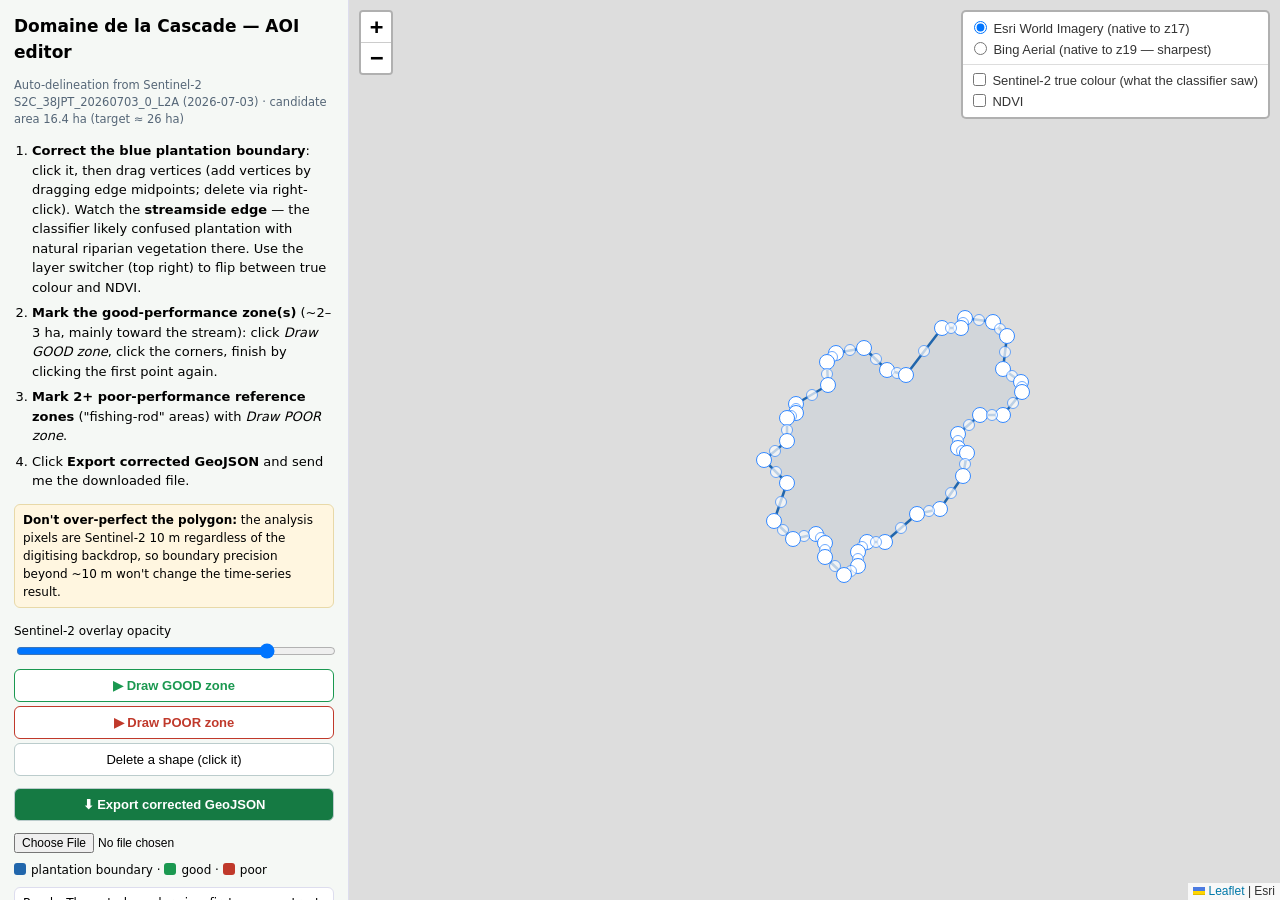
==== commit 7281fdb6: "AOI editor: high-res basemaps (Esri capped at native z17, Bing Aerial to z19), S2 as opacity-control" ====
--- a/docs/plantation-aoi-editor.html
+++ b/docs/plantation-aoi-editor.html
@@ -35,6 +35,11 @@
     <li><b>Mark 2+ poor-performance reference zones</b> ("fishing-rod" areas) with <i>Draw POOR zone</i>.</li>
     <li>Click <b>Export corrected GeoJSON</b> and send me the downloaded file.</li>
   </ol>
+  <p style="font-size:12px; background:#fff6e0; border:1px solid #e8d9a8; border-radius:6px; padding:6px 8px">
+  <b>Don't over-perfect the polygon:</b> the analysis pixels are Sentinel-2 10 m regardless of
+  the digitising backdrop, so boundary precision beyond ~10 m won't change the time-series result.</p>
+  <label style="font-size:12px">Sentinel-2 overlay opacity
+    <input type="range" id="s2-opacity" min="0" max="100" value="80" style="width:100%"></label>
   <button id="b-good">▶ Draw GOOD zone</button>
   <button id="b-poor">▶ Draw POOR zone</button>
   <button id="b-del">Delete a shape (click it)</button>
@@ -53,12 +58,36 @@
 <script>
 const AUTO = {"type": "FeatureCollection", "features": [{"type": "Feature", "properties": {"role": "plantation", "auto": 1}, "geometry": {"type": "Polygon", "coordinates": [[[46.915229, -24.991431], [46.915133, -24.991612], [46.914737, -24.991618], [46.913958, -24.99253], [46.913561, -24.992445], [46.913059, -24.992], [46.912466, -24.992098], [46.912271, -24.992281], [46.912278, -24.992733], [46.91159, -24.993102], [46.911593, -24.993283], [46.911396, -24.993376], [46.911403, -24.993827], [46.910913, -24.994195], [46.911416, -24.994639], [46.91113, -24.995365], [46.911531, -24.995721], [46.912025, -24.995625], [46.912226, -24.995803], [46.91223, -24.996073], [46.912632, -24.996429], [46.912926, -24.996245], [46.912922, -24.995974], [46.913117, -24.995791], [46.913514, -24.995786], [46.914198, -24.995236], [46.914692, -24.995139], [46.915178, -24.994501], [46.91527, -24.994048], [46.91507, -24.993961], [46.915066, -24.99369], [46.915556, -24.993322], [46.916051, -24.993316], [46.91644, -24.99286], [46.916437, -24.992679], [46.916037, -24.992413], [46.916126, -24.99178], [46.915825, -24.991513], [46.915229, -24.991431]]]}}], "_scene": "S2C_38JPT_20260703_0_L2A", "_auto_ha": 16.4};
 const IMG_BOUNDS = [[-25.004983627794683, 46.90028200301773], [-24.9830155572138, 46.923715916114325]];
-const map = L.map('map').setView([-24.994, 46.912], 15);
-const esri = L.tileLayer('https://server.arcgisonline.com/ArcGIS/rest/services/World_Imagery/MapServer/tile/{z}/{y}/{x}', {maxZoom: 19, attribution: 'Esri'});
-const tc = L.imageOverlay('[data-uri]', IMG_BOUNDS, {opacity: 1});
-const nd = L.imageOverlay('[data-uri]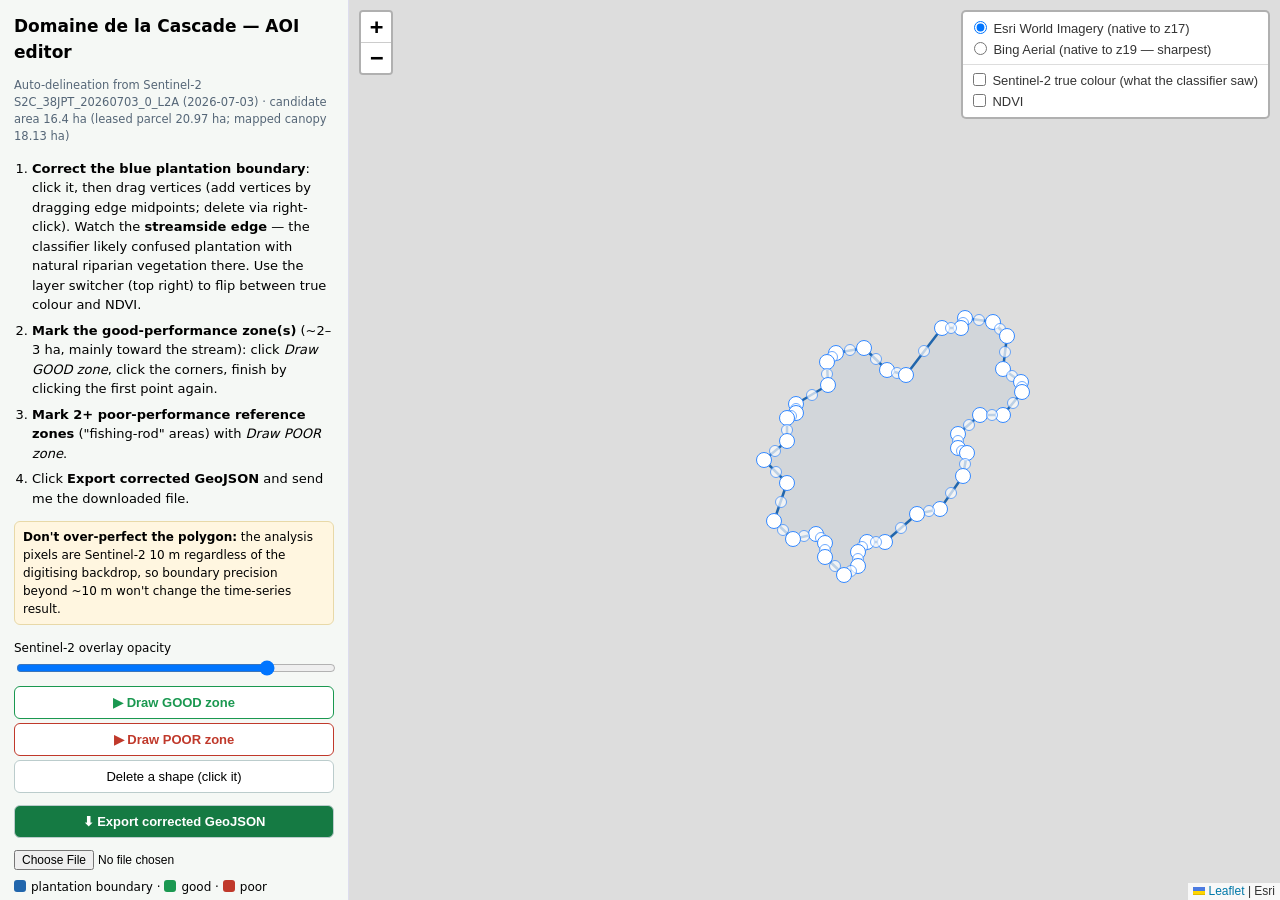
==== commit ce249fc9: "Canonical areas (leased 20.97 ha / mapped 18.13 ha / good 0.56 ha), rent-per-tonne economics; retire" ====
--- a/docs/plantation-aoi-editor.html
+++ b/docs/plantation-aoi-editor.html
@@ -28,7 +28,7 @@
 <body>
 <div id="side">
   <h1>Domaine de la Cascade — AOI editor</h1>
-  <p class="meta">Auto-delineation from Sentinel-2 S2C_38JPT_20260703_0_L2A (2026-07-03) · candidate area 16.4 ha (target ≈ 26 ha)</p>
+  <p class="meta">Auto-delineation from Sentinel-2 S2C_38JPT_20260703_0_L2A (2026-07-03) · candidate area 16.4 ha (leased parcel 20.97 ha; mapped canopy 18.13 ha)</p>
   <ol>
     <li><b>Correct the blue plantation boundary</b>: click it, then drag vertices (add vertices by dragging edge midpoints; delete via right-click). Watch the <b>streamside edge</b> — the classifier likely confused plantation with natural riparian vegetation there. Use the layer switcher (top right) to flip between true colour and NDVI.</li>
     <li><b>Mark the good-performance zone(s)</b> (~2–3 ha, mainly toward the stream): click <i>Draw GOOD zone</i>, click the corners, finish by clicking the first point again.</li>
